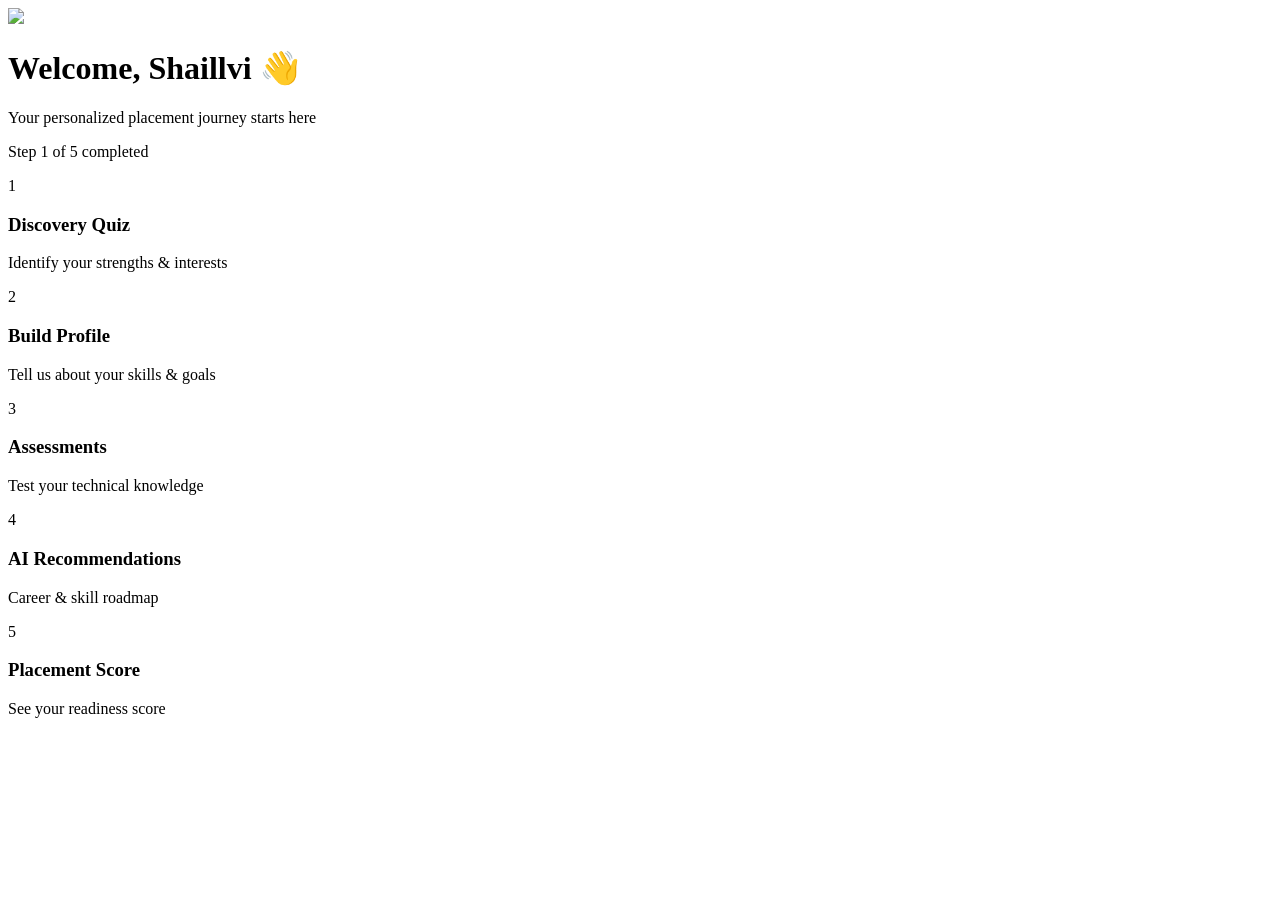
==== dashboard.html @ 71be98f3 "Added updated code" ====
<!DOCTYPE html>
<html lang="en">
<head>
  <meta charset="UTF-8">
  <title>Welcue Dashboard</title>
  <link rel="stylesheet" href="css/style.css">
</head>
<body class="dashboard-bg">

  <!-- HEADER -->
  <header class="dashboard-header">
    <img src="assets/welcue-logo.png" class="logo-small">
    <h1>Welcome, Shaillvi 👋</h1>
    <p>Your personalized placement journey starts here</p>
  </header>

  <!-- PROGRESS -->
  <section class="progress-section">
    <div class="progress-bar">
      <div class="progress-fill" style="width: 20%"></div>
    </div>
    <p>Step 1 of 5 completed</p>
  </section>

  <!-- STEPS -->
  <section class="steps-grid">

    <div class="step-card" onclick="goTo('discovery.html')">
      <span class="step-number">1</span>
      <h3>Discovery Quiz</h3>
      <p>Identify your strengths & interests</p>
    </div>

    <div class="step-card" onclick="goTo('profile.html')">
      <span class="step-number">2</span>
      <h3>Build Profile</h3>
      <p>Tell us about your skills & goals</p>
    </div>

    <div class="step-card" onclick="goTo('quiz.html')">
      <span class="step-number">3</span>
      <h3>Assessments</h3>
      <p>Test your technical knowledge</p>
    </div>

    <div class="step-card" onclick="goTo('recommendation.html')">
      <span class="step-number">4</span>
      <h3>AI Recommendations</h3>
      <p>Career & skill roadmap</p>
    </div>

    <div class="step-card highlight" onclick="goTo('score.html')">
      <span class="step-number">5</span>
      <h3>Placement Score</h3>
      <p>See your readiness score</p>
    </div>

  </section>

  <script>
    function goTo(page) {
      window.location.href = page;
    }
  </script>

</body>
</html>
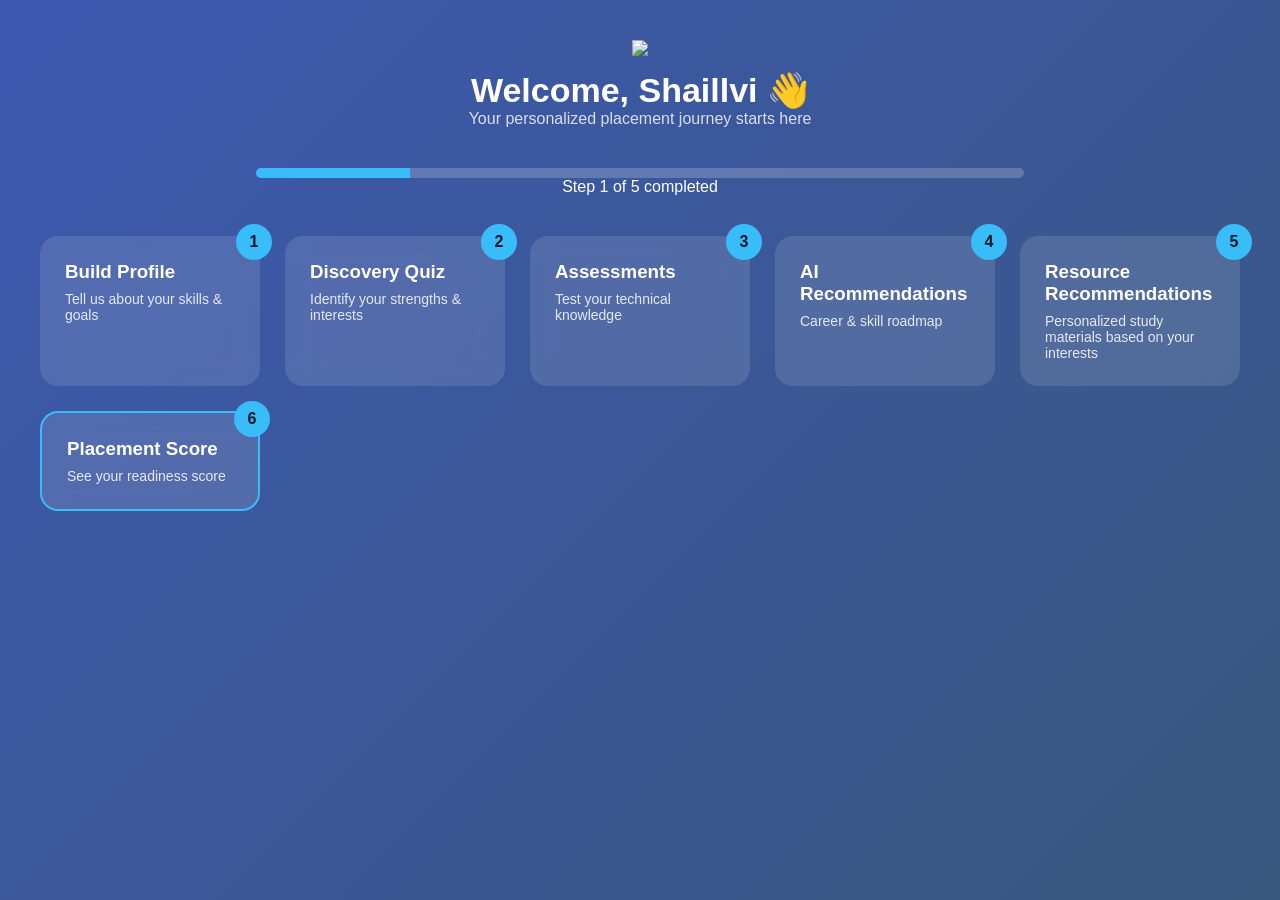
==== commit a2a2ca96: "initial commit" ====
--- a/dashboard.html
+++ b/dashboard.html
@@ -25,17 +25,19 @@
   <!-- STEPS -->
   <section class="steps-grid">
 
+    <div class="step-card" onclick="goTo('profile.html')">
+      <span class="step-number">1</span>
+      <h3>Build Profile</h3>
+      <p>Tell us about your skills & goals</p>
+    </div>
+
+
     <div class="step-card" onclick="goTo('discovery.html')">
-      <span class="step-number">1</span>
+      <span class="step-number">2</span>
       <h3>Discovery Quiz</h3>
       <p>Identify your strengths & interests</p>
     </div>
 
-    <div class="step-card" onclick="goTo('profile.html')">
-      <span class="step-number">2</span>
-      <h3>Build Profile</h3>
-      <p>Tell us about your skills & goals</p>
-    </div>
 
     <div class="step-card" onclick="goTo('quiz.html')">
       <span class="step-number">3</span>
@@ -49,8 +51,14 @@
       <p>Career & skill roadmap</p>
     </div>
 
+   <div class="step-card" onclick="goTo('resourcehub.html')">
+  <span class="step-number">5</span>
+  <h3>Resource Recommendations</h3>
+  <p>Personalized study materials based on your interests</p>
+</div>
+
     <div class="step-card highlight" onclick="goTo('score.html')">
-      <span class="step-number">5</span>
+      <span class="step-number">6</span>
       <h3>Placement Score</h3>
       <p>See your readiness score</p>
     </div>
--- a/css/style.css
+++ b/css/style.css
@@ -0,0 +1,727 @@
+
+* {
+  margin: 0;
+  padding: 0;
+  box-sizing: border-box;
+  font-family: "Segoe UI", Poppins, sans-serif;
+}
+
+:root {
+  --primary: #1e3a8a;
+  --secondary: #2563eb;
+  --accent: #38bdf8;
+
+  --bg-light: #f4f6f9;
+  --bg-dark: #0f172a;
+
+  --text-dark: #111827;
+  --text-light: #ffffff;
+
+  --success: #16a34a;
+  --warning: #f59e0b;
+  --danger: #dc2626;
+}
+
+
+
+.navbar {
+  display: flex;
+  justify-content: space-between;
+  align-items: center;
+  padding: 16px 40px;
+  background: white;
+  box-shadow: 0 4px 12px rgba(0,0,0,0.05);
+}
+
+.logo {
+  font-size: 26px;
+  font-weight: 700;
+}
+
+.logo-main { color: var(--primary); }
+.logo-accent { color: var(--accent); }
+
+nav a {
+  margin-left: 20px;
+  text-decoration: none;
+  color: var(--primary);
+  font-weight: 500;
+}
+
+.btn-nav {
+  background: var(--primary);
+  color: white;
+  padding: 8px 14px;
+  border-radius: 8px;
+}
+
+
+.hero {
+  background: linear-gradient(
+      rgba(30,58,138,0.9),
+      rgba(30,58,138,0.9)
+    ),
+    url("../assets/hero-students.jpg");
+  background-size: cover;
+  text-align: center;
+  color: white;
+  padding: 120px 20px;
+}
+
+.hero h1 {
+  font-size: 42px;
+}
+
+.hero p {
+  font-size: 18px;
+  margin: 20px 0;
+}
+
+.btn-primary {
+  background: var(--accent);
+  color: var(--text-dark);
+  padding: 12px 24px;
+  border-radius: 10px;
+  text-decoration: none;
+  font-weight: 600;
+}
+
+
+.features {
+  display: flex;
+  justify-content: center;
+  gap: 30px;
+  padding: 80px 40px;
+}
+
+.feature-card {
+  background: white;
+  padding: 30px;
+  width: 260px;
+  border-radius: 16px;
+  text-align: center;
+  box-shadow: 0 8px 20px rgba(0,0,0,0.08);
+  transition: transform 0.3s;
+}
+
+.feature-card:hover {
+  transform: translateY(-6px);
+}
+
+
+.footer {
+  text-align: center;
+  padding: 20px;
+  background: var(--bg-dark);
+  color: #cbd5f5;
+}
+
+
+body.login-page {
+  background: linear-gradient(135deg, #e5e7eb, #f8fafc);
+  display: flex;
+  justify-content: center;
+  align-items: center;
+}
+
+.login-page .container {
+  max-width: 420px;
+}
+
+.login-page .card {
+  background: white;
+  padding: 40px 30px;
+  border-radius: 20px;
+  box-shadow: 0 10px 30px rgba(0,0,0,0.15);
+  animation: fadeIn 0.6s ease;
+}
+
+.login-page input {
+  width: 100%;
+  padding: 12px;
+  margin-bottom: 15px;
+  border-radius: 10px;
+  border: 1px solid #d1d5db;
+  font-size: 15px;
+}
+
+.login-page input:focus {
+  outline: none;
+  border-color: var(--secondary);
+  box-shadow: 0 0 0 3px rgba(37,99,235,0.2);
+}
+
+.btn {
+  width: 100%;
+  padding: 12px;
+  border-radius: 25px;
+  border: none;
+  background: var(--primary);
+  color: white;
+  font-weight: 600;
+  cursor: pointer;
+  transition: 0.3s;
+}
+
+.btn:hover {
+  background: var(--secondary);
+}
+
+body.quiz-page {
+  background: linear-gradient(135deg, #f4f6f9, #e5e7eb);
+  display: flex;
+  justify-content: center;
+  align-items: center;
+}
+
+.quiz-page .container {
+  width: 90%;
+  max-width: 720px;
+}
+
+.quiz-page .card {
+  background: white;
+  border-radius: 18px;
+  padding: 30px 35px;
+  box-shadow: 0 15px 40px rgba(0,0,0,0.12);
+  animation: fadeIn 0.5s ease;
+}
+
+#question {
+  font-size: 1.25rem;
+  margin-bottom: 15px;
+}
+
+.difficulty {
+  padding: 4px 10px;
+  border-radius: 20px;
+  font-size: 0.85rem;
+  font-weight: 600;
+  color: white;
+}
+
+.difficulty.Easy { background: var(--success); }
+.difficulty.Moderate { background: var(--warning); }
+.difficulty.Difficult { background: var(--danger); }
+
+#options {
+  margin: 25px 0;
+  display: flex;
+  flex-direction: column;
+  gap: 12px;
+}
+
+
+.option-btn {
+  padding: 12px;
+  border-radius: 10px;
+  background: #f9fafb;
+  border: 1px solid #d1d5db;
+  cursor: pointer;
+  transition: 0.2s;
+}
+
+.option-btn:hover {
+  background: #e0e7ff;
+  border-color: var(--secondary);
+}
+
+.option-btn.selected {
+  background: #dbeafe;
+  border-color: var(--secondary);
+  font-weight: 600;
+}
+
+
+.text-input,
+.text-area,
+.code-area {
+  padding: 12px;
+  border-radius: 10px;
+  border: 1px solid #d1d5db;
+  font-size: 15px;
+}
+
+.text-input:focus,
+.text-area:focus,
+.code-area:focus {
+  outline: none;
+  border-color: var(--secondary);
+  box-shadow: 0 0 0 3px rgba(37,99,235,0.2);
+}
+
+
+#nextBtn {
+  width: 100%;
+  padding: 14px;
+  border-radius: 12px;
+  border: none;
+  background: var(--primary);
+  color: white;
+  font-size: 16px;
+  font-weight: 600;
+  cursor: pointer;
+  transition: 0.2s;
+}
+
+#nextBtn:hover {
+  background: var(--secondary);
+  transform: translateY(-1px);
+}
+
+
+.option-btn.selected {
+  background: #fde68a;          
+  border: 2px solid #f59e0b;    
+  color: #111827;
+  font-weight: 600;
+}
+
+
+.option-btn.selected:hover {
+  background: #fcd34d;
+}
+
+
+@keyframes fadeIn {
+  from {
+    opacity: 0;
+    transform: translateY(12px);
+  }
+  to {
+    opacity: 1;
+    transform: translateY(0);
+  }
+}
+
+
+.login-body {
+  min-height: 100vh;
+  background: linear-gradient(135deg, #1e3a8a, #38bdf8);
+  display: flex;
+  align-items: center;
+  justify-content: center;
+}
+
+.login-wrapper {
+  width: 90%;
+  max-width: 1100px;
+  display: flex;
+  background: white;
+  border-radius: 20px;
+  overflow: hidden;
+  box-shadow: 0 20px 40px rgba(0,0,0,0.2);
+}
+
+/* LEFT */
+.login-image {
+  flex: 1;
+  background: linear-gradient(135deg, #1e3a8a, #2563eb);
+  color: white;
+  padding: 50px;
+  display: flex;
+  flex-direction: column;
+  justify-content: center;
+}
+
+.login-image h1 {
+  font-size: 36px;
+}
+
+.login-image span {
+  color: #38bdf8;
+}
+
+.login-image img {
+  margin-top: 30px;
+  width: 100%;
+  max-width: 350px;
+}
+
+/* RIGHT */
+.login-card {
+  flex: 1;
+  padding: 60px 50px;
+}
+
+.logo {
+  font-size: 28px;
+  font-weight: 700;
+  margin-bottom: 20px;
+}
+
+.logo-main { color: #1e3a8a; }
+.logo-accent { color: #38bdf8; }
+
+.input-group {
+  position: relative;
+  margin-bottom: 25px;
+}
+
+.input-group input {
+  width: 100%;
+  padding: 14px;
+  border-radius: 10px;
+  border: 1px solid #cbd5f5;
+  outline: none;
+}
+
+.input-group label {
+  position: absolute;
+  left: 14px;
+  top: 50%;
+  transform: translateY(-50%);
+  color: #64748b;
+  background: white;
+  padding: 0 6px;
+  transition: 0.3s;
+}
+
+.input-group input:focus + label,
+.input-group input:valid + label {
+  top: -8px;
+  font-size: 12px;
+  color: #1e3a8a;
+}
+
+.toggle-password {
+  position: absolute;
+  right: 15px;
+  top: 50%;
+  cursor: pointer;
+}
+
+.error {
+  display: none;
+  color: red;
+  font-size: 12px;
+  margin-top: 5px;
+}
+
+.btn-primary {
+  width: 100%;
+  padding: 14px;
+  border-radius: 12px;
+  background: #1e3a8a;
+  color: white;
+  border: none;
+  font-weight: 600;
+  cursor: pointer;
+  transition: 0.3s;
+}
+
+.btn-primary:hover {
+  background: #2563eb;
+  transform: translateY(-2px);
+}
+
+.extra-text {
+  margin-top: 20px;
+  font-size: 14px;
+}
+select {
+  width: 100%;
+  padding: 14px;
+  border-radius: 10px;
+  border: 1px solid #cbd5f5;
+  background: white;
+  font-size: 14px;
+}
+
+.dashboard-bg {
+  background: linear-gradient(135deg, #0f172a, #64a4c4);
+  min-height: 100vh;
+  color: white;
+  padding-bottom: 60px;
+}
+
+.dashboard-header {
+  text-align: center;
+  padding: 40px 20px;
+}
+
+.logo-small {
+  width: 70px;
+  margin-bottom: 10px;
+}
+
+.dashboard-header h1 {
+  font-size: 34px;
+}
+
+.dashboard-header p {
+  opacity: 0.8;
+}
+
+/* ---------- PROGRESS ---------- */
+.progress-section {
+  width: 60%;
+  margin: 0 auto 40px;
+  text-align: center;
+}
+
+.progress-bar {
+  height: 10px;
+  background: rgba(255,255,255,0.2);
+  border-radius: 20px;
+  overflow: hidden;
+}
+
+.progress-fill {
+  height: 100%;
+  background: #38bdf8;
+  transition: width 0.4s ease;
+}
+
+/* ---------- STEPS ---------- */
+.steps-grid {
+  display: grid;
+  grid-template-columns: repeat(auto-fit, minmax(220px, 1fr));
+  gap: 25px;
+  padding: 0 40px;
+}
+
+.step-card {
+  background: rgba(255,255,255,0.12);
+  backdrop-filter: blur(12px);
+  border-radius: 18px;
+  padding: 25px;
+  cursor: pointer;
+  transition: all 0.3s ease;
+  position: relative;
+}
+
+.step-card:hover {
+  transform: translateY(-8px) scale(1.03);
+  background: rgba(255,255,255,0.2);
+}
+
+.step-number {
+  position: absolute;
+  top: -12px;
+  right: -12px;
+  background: #38bdf8;
+  color: #0f172a;
+  width: 36px;
+  height: 36px;
+  border-radius: 50%;
+  display: flex;
+  align-items: center;
+  justify-content: center;
+  font-weight: bold;
+}
+
+.step-card h3 {
+  margin-bottom: 8px;
+}
+
+.step-card p {
+  font-size: 14px;
+  opacity: 0.85;
+}
+
+/* Highlight last step */
+.step-card.highlight {
+  border: 2px solid #38bdf8;
+}
+
+
+.login-img {
+  width: 140px;
+  display: block;
+  margin: 0 auto 20px;
+}
+
+@media (max-width: 900px) {
+  .login-wrapper {
+    flex-direction: column;
+  }
+
+  .login-image {
+    text-align: center;
+  }
+
+  .login-image img {
+    max-width: 240px;
+    margin: 20px auto 0;
+  }
+}
+
+
+body.profile-page {
+  background: linear-gradient(135deg, #f4f6f9, #e5e7eb);
+  display: flex;
+  justify-content: center;
+  align-items: center;
+  min-height: 100vh;
+}
+
+.profile-card {
+  width: 90%;
+  max-width: 700px;
+  background: white;
+  padding: 30px;
+  border-radius: 18px;
+  box-shadow: 0 10px 30px rgba(0,0,0,0.1);
+}
+
+.profile-card h2 {
+  color: var(--primary);
+  margin-bottom: 5px;
+}
+
+.subtitle {
+  font-size: 14px;
+  color: gray;
+  margin-bottom: 20px;
+}
+
+.form-group {
+  margin-bottom: 15px;
+}
+
+.form-group label {
+  font-size: 13px;
+  font-weight: 600;
+  display: block;
+  margin-bottom: 5px;
+}
+
+.form-group input,
+.form-group textarea {
+  width: 100%;
+  padding: 10px;
+  border-radius: 8px;
+  border: 1px solid #d1d5db;
+}
+
+.form-group input:focus,
+.form-group textarea:focus {
+  outline: none;
+  border-color: var(--secondary);
+}
+
+.form-row {
+  display: flex;
+  gap: 10px;
+}
+
+.form-row .form-group {
+  flex: 1;
+}
+
+.btn {
+  margin-top: 10px;
+}
+
+
+.recommendation {
+  border: 1px solid #e5e7eb;
+  border-radius: 12px;
+  padding: 15px;
+  margin-bottom: 12px;
+  background: #f9fafb;
+  transition: 0.2s;
+}
+
+.recommendation:hover {
+  transform: translateY(-2px);
+  box-shadow: 0 5px 15px rgba(0,0,0,0.08);
+}
+
+.recommendation h3 {
+  color: var(--primary);
+  margin-bottom: 4px;
+}
+
+.recommendation p {
+  font-size: 14px;
+  color: #4b5563;
+}
+
+.match {
+  display: inline-block;
+  margin-top: 6px;
+  font-size: 13px;
+  font-weight: 600;
+  color: var(--secondary);
+}
+.progress-container {
+  width: 100%;
+  height: 10px;
+  background: #ddd;
+  border-radius: 10px;
+}
+
+#progressBar {
+  height: 10px;
+  width: 0%;
+  background: #4CAF50;
+  border-radius: 10px;
+  transition: 0.3s;
+}
+
+.option-btn {
+  display: block;
+  margin: 10px 0;
+  padding: 10px;
+  border-radius: 8px;
+  cursor: pointer;
+}
+
+
+
+.construction-banner {
+  background: #fff3cd;
+  color: #856404;
+  padding: 10px;
+  margin: 15px 0;
+  text-align: center;
+  border-radius: 10px;
+  font-weight: 500;
+}
+
+.dashboard-bg {
+  background: linear-gradient(135deg, #3d58b0, #39577e);
+  min-height: 100vh;
+}
+
+.container {
+  padding: 20px;
+}
+
+/* RESULT PAGE (NO CARD STYLE) */
+
+.result-container {
+  max-width: 900px;
+  margin: auto;
+  padding: 20px;
+}
+
+.result-section {
+  background: rgba(255,255,255,0.1);
+  backdrop-filter: blur(10px);
+  border-radius: 16px;
+  padding: 20px;
+  margin-bottom: 20px;
+}
+
+.result-section h3 {
+  margin-bottom: 10px;
+}
+
+.result-grid {
+  display: grid;
+  grid-template-columns: 1fr 1fr;
+  gap: 20px;
+}
+
+.center {
+  text-align: center;
+}
+
+canvas {
+  max-width: 400px;
+  margin: 20px auto;
+  display: block;
+}
